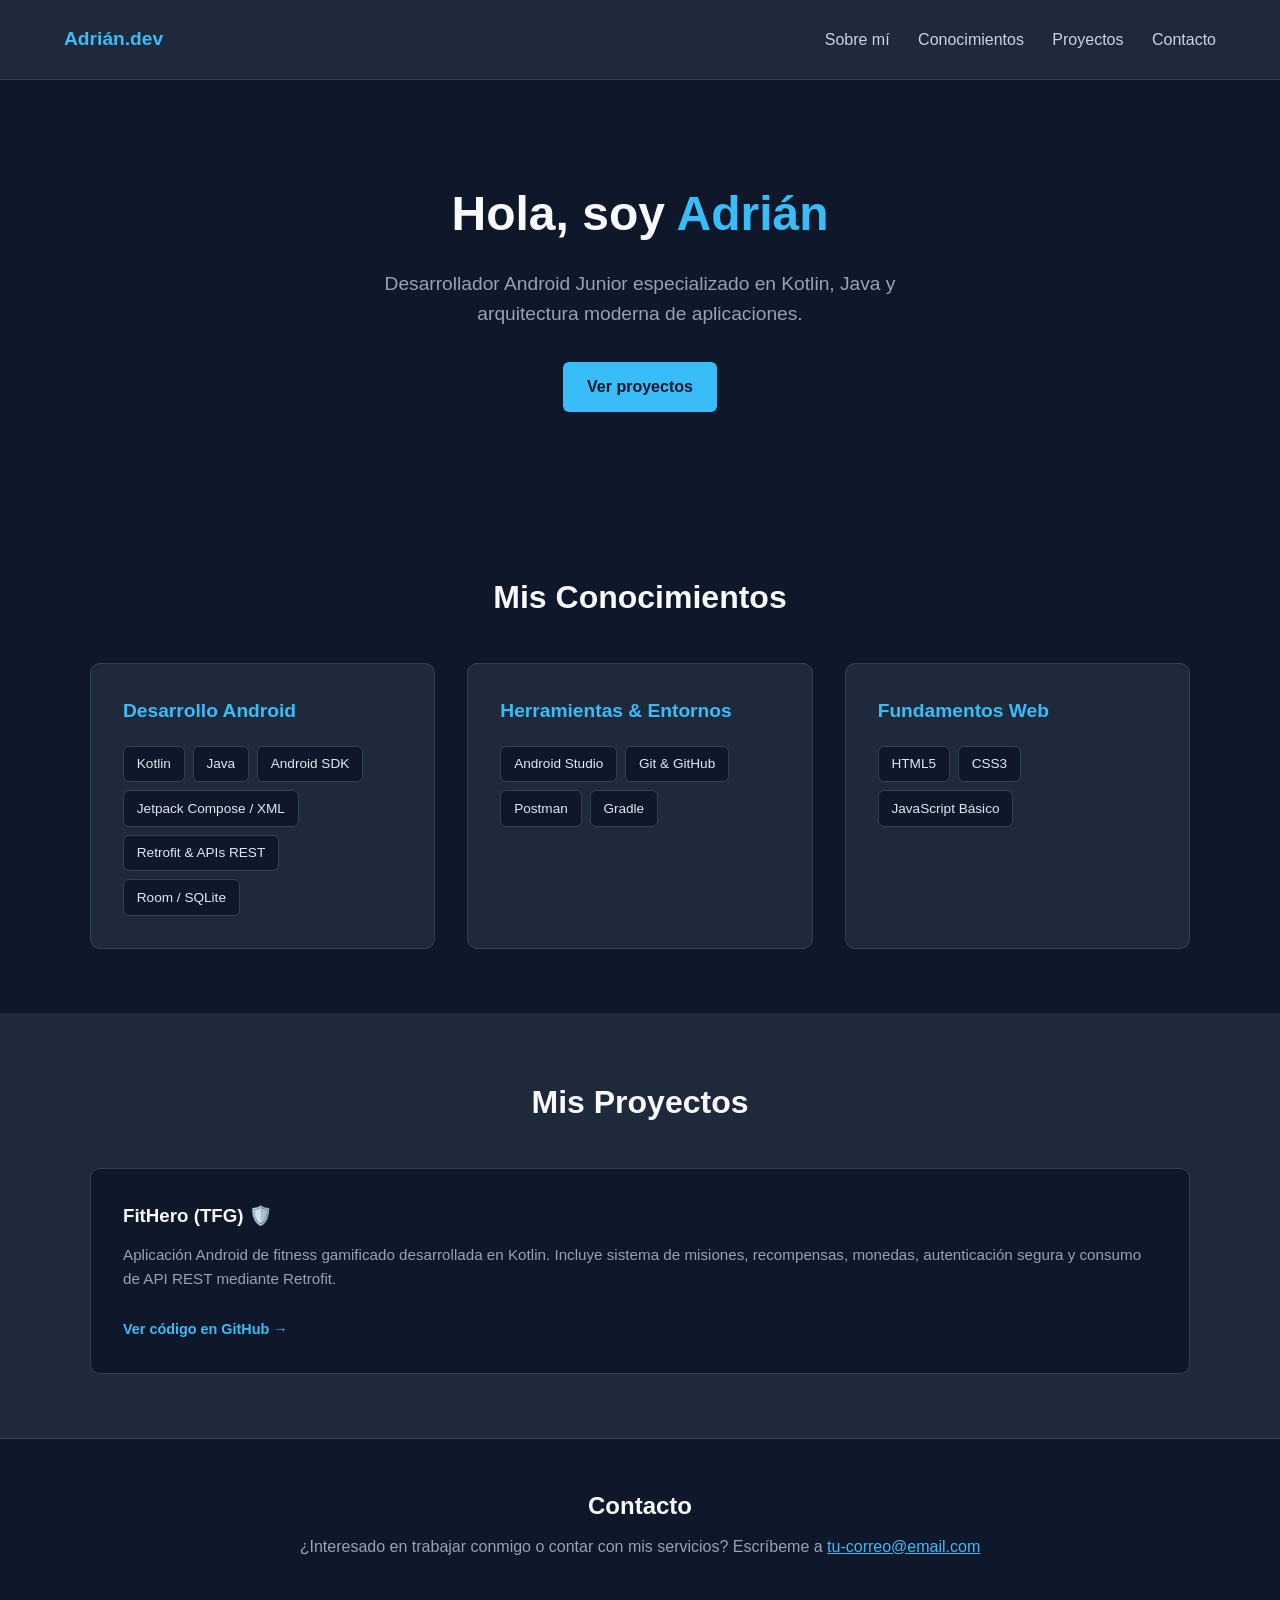
==== index.html @ 14079954 "Rename portfolio.html to index.html" ====
<!DOCTYPE html>
<html lang="es">
<head>
    <meta charset="UTF-8">
    <meta name="viewport" content="width=device-width, initial-scale=1.0">
    <title>Adrián | Desarrollador Android & Web</title>
    <link rel="stylesheet" href="portfolio.css">
</head>
<body>

    <!-- Cabecera / Navegación -->
    <header>
        <div class="logo">Adrián.dev</div>
        <nav>
            <a href="#sobre-mi">Sobre mí</a>
            <a href="#skills">Conocimientos</a>
            <a href="#proyectos">Proyectos</a>
            <a href="#contacto">Contacto</a>
        </nav>
    </header>

    <!-- Sección de Bienvenida (Hero) -->
    <section id="sobre-mi" class="hero">
        <h1>Hola, soy <span class="highlight">Adrián</span></h1>
        <p>Desarrollador Android Junior especializado en Kotlin, Java y arquitectura moderna de aplicaciones.</p>
        <a href="#proyectos" class="btn">Ver proyectos</a>
    </section>

    <!-- NUEVA SECCIÓN: Conocimientos / Skills -->
    <section id="skills" class="skills-section">
        <h2>Mis Conocimientos</h2>
        <div class="skills-container">
            <div class="skill-category">
                <h3>Desarrollo Android</h3>
                <div class="skill-tags">
                    <span>Kotlin</span>
                    <span>Java</span>
                    <span>Android SDK</span>
                    <span>Jetpack Compose / XML</span>
                    <span>Retrofit & APIs REST</span>
                    <span>Room / SQLite</span>
                </div>
            </div>
            <div class="skill-category">
                <h3>Herramientas & Entornos</h3>
                <div class="skill-tags">
                    <span>Android Studio</span>
                    <span>Git & GitHub</span>
                    <span>Postman</span>
                    <span>Gradle</span>
                </div>
            </div>
            <div class="skill-category">
                <h3>Fundamentos Web</h3>
                <div class="skill-tags">
                    <span>HTML5</span>
                    <span>CSS3</span>
                    <span>JavaScript Básico</span>
                </div>
            </div>
        </div>
    </section>

    <!-- Sección de Proyectos -->
    <section id="proyectos" class="projects">
        <h2>Mis Proyectos</h2>
        <div class="project-grid">
            <div class="project-card">
                <h3>FitHero (TFG) 🛡️</h3>
                <p>Aplicación Android de fitness gamificado desarrollada en Kotlin. Incluye sistema de misiones, recompensas, monedas, autenticación segura y consumo de API REST mediante Retrofit.</p>
                <a href="https://github.com/sito2004/FitHero" target="_blank" class="btn-small">Ver código en GitHub →</a>
            </div>
        </div>
    </section>

    <!-- Pie de página / Contacto -->
    <footer id="contacto">
        <h2>Contacto</h2>
        <p>¿Interesado en trabajar conmigo o contar con mis servicios? Escríbeme a <a href="mailto:tu-correo@email.com">tu-correo@email.com</a></p>
    </footer>

</body>
</html>
---- portfolio.css ----
/* Estilos generales */
* {
    margin: 0;
    padding: 0;
    box-sizing: border-box;
    font-family: 'Segoe UI', Tahoma, Geneva, Verdana, sans-serif;
    scroll-behavior: smooth;
}

body {
    background-color: #0f172a;
    color: #f8fafc;
    line-height: 1.6;
}

/* Navegación */
header {
    display: flex;
    justify-content: space-between;
    align-items: center;
    padding: 1.5rem 5%;
    background-color: #1e293b;
    position: sticky;
    top: 0;
    z-index: 1000;
    border-bottom: 1px solid #334155;
}

.logo {
    font-weight: bold;
    font-size: 1.2rem;
    color: #38bdf8;
}

nav a {
    color: #cbd5e1;
    text-decoration: none;
    margin-left: 1.5rem;
    transition: color 0.3s;
}

nav a:hover {
    color: #38bdf8;
}

/* Sección Hero */
.hero {
    text-align: center;
    padding: 6rem 1rem;
}

.hero h1 {
    font-size: 3rem;
    margin-bottom: 1rem;
}

.highlight {
    color: #38bdf8;
}

.hero p {
    font-size: 1.2rem;
    color: #94a3b8;
    margin-bottom: 2rem;
    max-width: 600px;
    margin-left: auto;
    margin-right: auto;
}

/* NUEVA SECCIÓN: Skills */
.skills-section {
    padding: 4rem 5%;
    background-color: #0f172a;
    text-align: center;
}

.skills-section h2 {
    margin-bottom: 2.5rem;
    font-size: 2rem;
}

.skills-container {
    display: grid;
    grid-template-columns: repeat(auto-fit, minmax(280px, 1fr));
    gap: 2rem;
    max-width: 1100px;
    margin: 0 auto;
}

.skill-category {
    background-color: #1e293b;
    padding: 2rem;
    border-radius: 10px;
    border: 1px solid #334155;
    text-align: left;
}

.skill-category h3 {
    color: #38bdf8;
    margin-bottom: 1.2rem;
    font-size: 1.2rem;
}

.skill-tags {
    display: flex;
    flex-wrap: wrap;
    gap: 0.5rem;
}

.skill-tags span {
    background-color: #0f172a;
    color: #e2e8f0;
    padding: 0.4rem 0.8rem;
    border-radius: 6px;
    font-size: 0.85rem;
    border: 1px solid #334155;
}

/* Botones */
.btn {
    background-color: #38bdf8;
    color: #0f172a;
    padding: 0.75rem 1.5rem;
    border-radius: 6px;
    text-decoration: none;
    font-weight: bold;
    transition: background 0.3s;
    display: inline-block;
}

.btn:hover {
    background-color: #0ea5e9;
}

/* Proyectos */
.projects {
    padding: 4rem 5%;
    background-color: #1e293b;
}

.projects h2 {
    text-align: center;
    margin-bottom: 2.5rem;
    font-size: 2rem;
}

.project-grid {
    display: grid;
    grid-template-columns: repeat(auto-fit, minmax(280px, 1fr));
    gap: 2rem;
    max-width: 1100px;
    margin: 0 auto;
}

.project-card {
    background-color: #0f172a;
    padding: 2rem;
    border-radius: 10px;
    border: 1px solid #334155;
    transition: transform 0.3s;
}

.project-card:hover {
    transform: translateY(-5px);
}

.project-card h3 {
    margin-bottom: 0.75rem;
}

.project-card p {
    color: #94a3b8;
    margin-bottom: 1.5rem;
    font-size: 0.95rem;
}

.btn-small {
    color: #38bdf8;
    text-decoration: none;
    font-size: 0.9rem;
    font-weight: 600;
}

.btn-small:hover {
    text-decoration: underline;
}

/* Footer */
footer {
    text-align: center;
    padding: 3rem 1rem;
    background-color: #0f172a;
    border-top: 1px solid #334155;
}

footer p {
    color: #94a3b8;
    margin-top: 0.5rem;
}

footer a {
    color: #38bdf8;
}
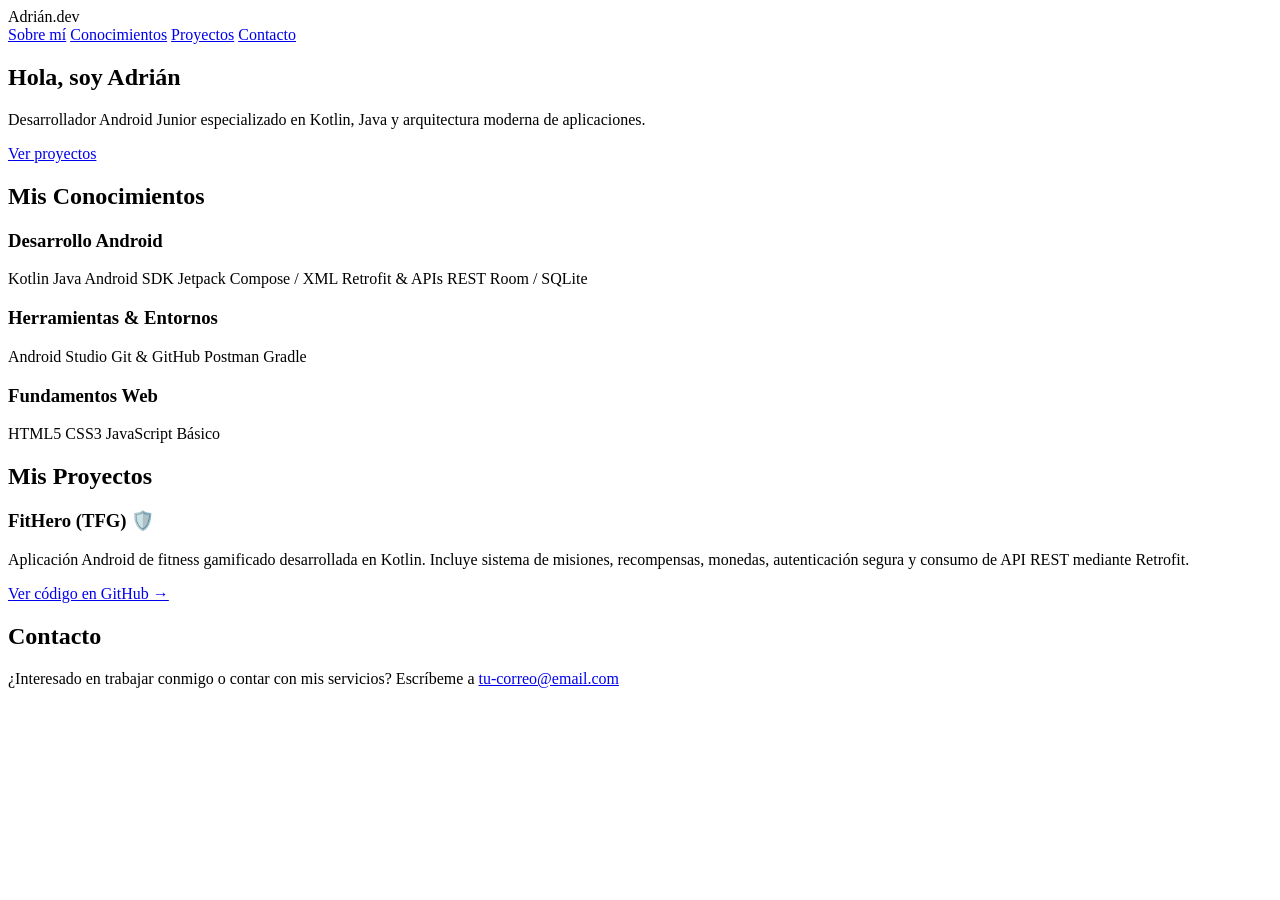
==== commit 4855675d: "Change stylesheet link from portfolio.css to style.css" ====
--- a/index.html
+++ b/index.html
@@ -4,7 +4,7 @@
     <meta charset="UTF-8">
     <meta name="viewport" content="width=device-width, initial-scale=1.0">
     <title>Adrián | Desarrollador Android & Web</title>
-    <link rel="stylesheet" href="portfolio.css">
+    <link rel="stylesheet" href="style.css">
 </head>
 <body>
 
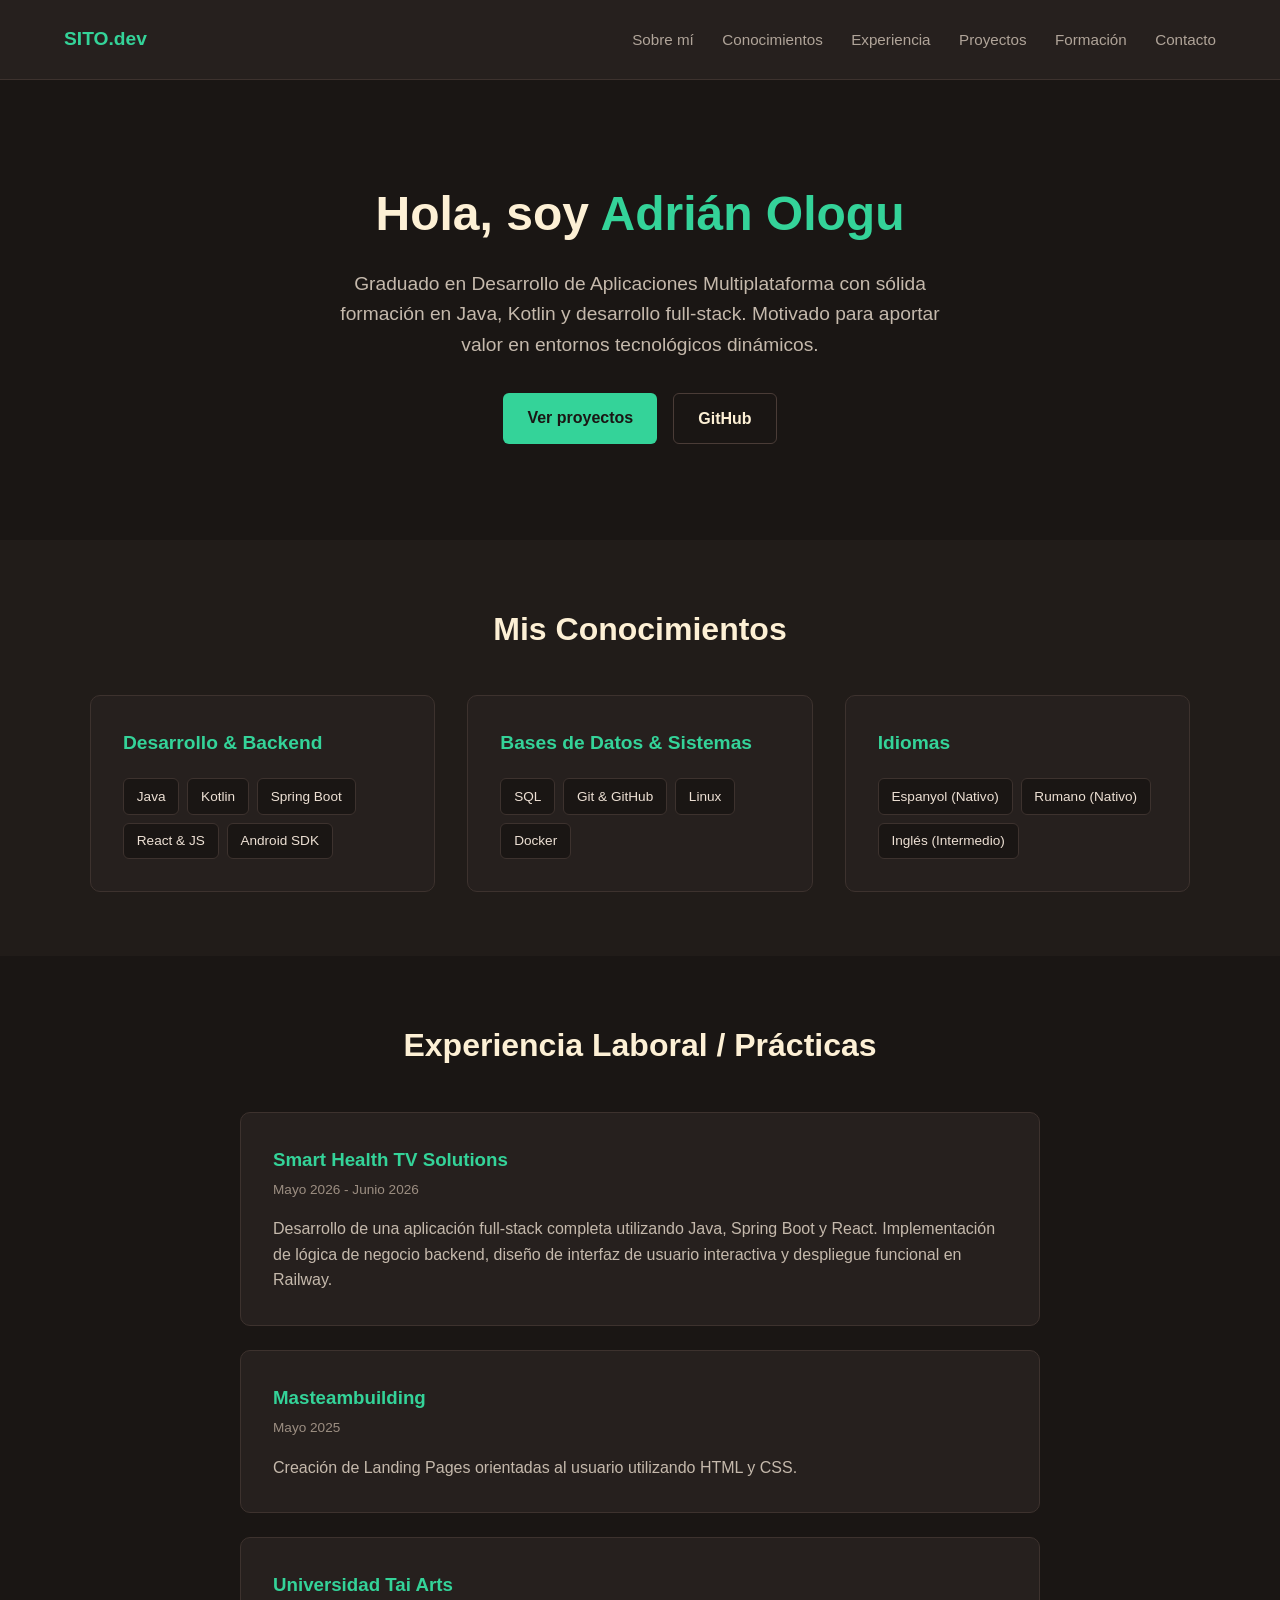
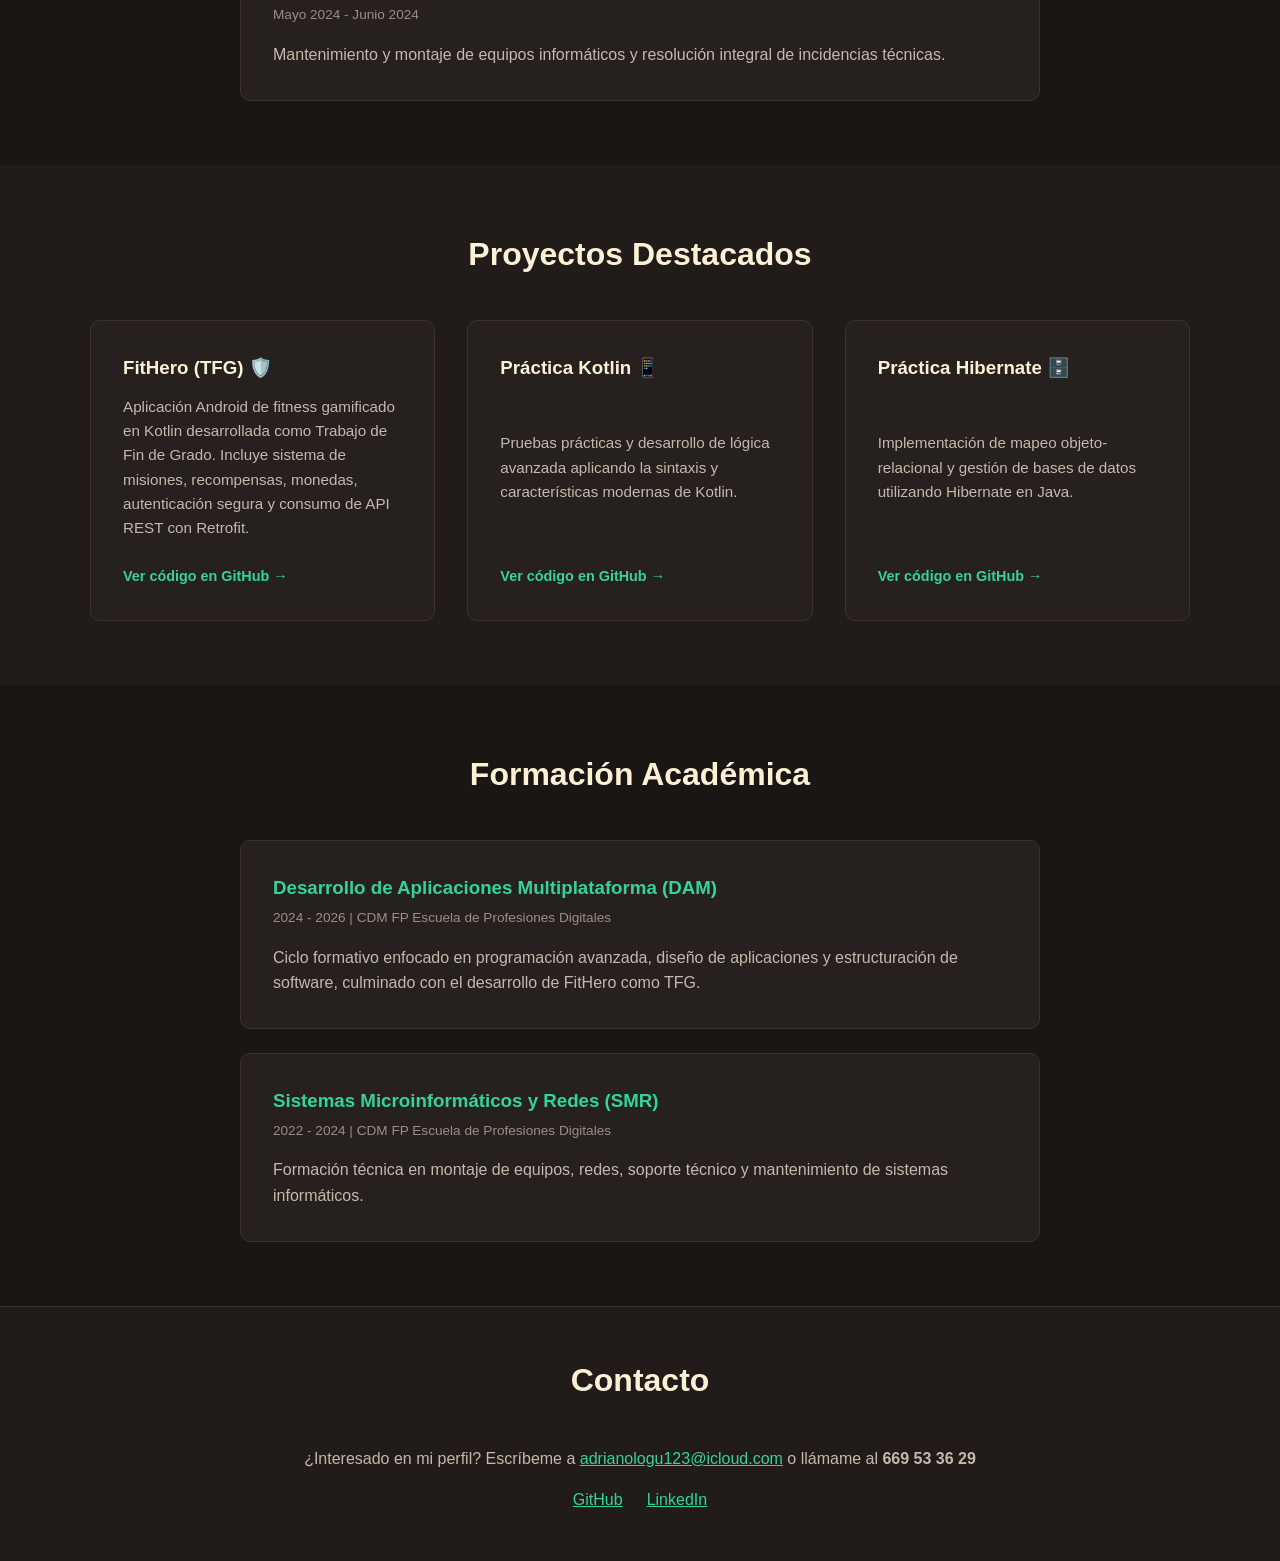
==== commit d9341b7e: "Actualizacion Portfolio completo" ====
--- a/index.html
+++ b/index.html
@@ -3,72 +3,125 @@
 <head>
     <meta charset="UTF-8">
     <meta name="viewport" content="width=device-width, initial-scale=1.0">
-    <title>Adrián | Desarrollador Android & Web</title>
+    <title>Adrián Ologu | Desarrollador Android & Full-Stack</title>
     <link rel="stylesheet" href="style.css">
 </head>
 <body>
 
     <!-- Cabecera / Navegación -->
     <header>
-        <div class="logo">Adrián.dev</div>
+        <div class="logo">SITO.dev</div>
         <nav>
             <a href="#sobre-mi">Sobre mí</a>
             <a href="#skills">Conocimientos</a>
+            <a href="#experiencia">Experiencia</a>
             <a href="#proyectos">Proyectos</a>
+            <a href="#educacion">Formación</a>
             <a href="#contacto">Contacto</a>
         </nav>
     </header>
 
     <!-- Sección de Bienvenida (Hero) -->
     <section id="sobre-mi" class="hero">
-        <h1>Hola, soy <span class="highlight">Adrián</span></h1>
-        <p>Desarrollador Android Junior especializado en Kotlin, Java y arquitectura moderna de aplicaciones.</p>
-        <a href="#proyectos" class="btn">Ver proyectos</a>
+        <h1>Hola, soy <span class="highlight">Adrián Ologu</span></h1>
+        <p>Graduado en Desarrollo de Aplicaciones Multiplataforma con sólida formación en Java, Kotlin y desarrollo full-stack. Motivado para aportar valor en entornos tecnológicos dinámicos.</p>
+        <div class="hero-buttons">
+            <a href="#proyectos" class="btn">Ver proyectos</a>
+            <a href="https://github.com/sito2004" target="_blank" class="btn-secondary">GitHub</a>
+        </div>
     </section>
 
-    <!-- NUEVA SECCIÓN: Conocimientos / Skills -->
+    <!-- Sección de Conocimientos / Skills -->
     <section id="skills" class="skills-section">
         <h2>Mis Conocimientos</h2>
         <div class="skills-container">
             <div class="skill-category">
-                <h3>Desarrollo Android</h3>
+                <h3>Desarrollo & Backend</h3>
                 <div class="skill-tags">
+                    <span>Java</span>
                     <span>Kotlin</span>
-                    <span>Java</span>
+                    <span>Spring Boot</span>
+                    <span>React & JS</span>
                     <span>Android SDK</span>
-                    <span>Jetpack Compose / XML</span>
-                    <span>Retrofit & APIs REST</span>
-                    <span>Room / SQLite</span>
                 </div>
             </div>
             <div class="skill-category">
-                <h3>Herramientas & Entornos</h3>
+                <h3>Bases de Datos & Sistemas</h3>
                 <div class="skill-tags">
-                    <span>Android Studio</span>
+                    <span>SQL</span>
                     <span>Git & GitHub</span>
-                    <span>Postman</span>
-                    <span>Gradle</span>
+                    <span>Linux</span>
+                    <span>Docker</span>
                 </div>
             </div>
             <div class="skill-category">
-                <h3>Fundamentos Web</h3>
+                <h3>Idiomas</h3>
                 <div class="skill-tags">
-                    <span>HTML5</span>
-                    <span>CSS3</span>
-                    <span>JavaScript Básico</span>
+                    <span>Espanyol (Nativo)</span>
+                    <span>Rumano (Nativo)</span>
+                    <span>Inglés (Intermedio)</span>
                 </div>
+            </div>
+        </div>
+    </section>
+
+    <!-- NUEVA SECCIÓN: Experiencia Laboral -->
+    <section id="experiencia" class="experience-section">
+        <h2>Experiencia Laboral / Prácticas</h2>
+        <div class="experience-container">
+            <div class="experience-card">
+                <h3>Smart Health TV Solutions</h3>
+                <span class="date">Mayo 2026 - Junio 2026</span>
+                <p>Desarrollo de una aplicación full-stack completa utilizando Java, Spring Boot y React. Implementación de lógica de negocio backend, diseño de interfaz de usuario interactiva y despliegue funcional en Railway.</p>
+            </div>
+            <div class="experience-card">
+                <h3>Masteambuilding</h3>
+                <span class="date">Mayo 2025</span>
+                <p>Creación de Landing Pages orientadas al usuario utilizando HTML y CSS.</p>
+            </div>
+            <div class="experience-card">
+                <h3>Universidad Tai Arts</h3>
+                <span class="date">Mayo 2024 - Junio 2024</span>
+                <p>Mantenimiento y montaje de equipos informáticos y resolución integral de incidencias técnicas.</p>
             </div>
         </div>
     </section>
 
     <!-- Sección de Proyectos -->
     <section id="proyectos" class="projects">
-        <h2>Mis Proyectos</h2>
+        <h2>Proyectos Destacados</h2>
         <div class="project-grid">
             <div class="project-card">
                 <h3>FitHero (TFG) 🛡️</h3>
-                <p>Aplicación Android de fitness gamificado desarrollada en Kotlin. Incluye sistema de misiones, recompensas, monedas, autenticación segura y consumo de API REST mediante Retrofit.</p>
+                <p>Aplicación Android de fitness gamificado en Kotlin desarrollada como Trabajo de Fin de Grado. Incluye sistema de misiones, recompensas, monedas, autenticación segura y consumo de API REST con Retrofit.</p>
                 <a href="https://github.com/sito2004/FitHero" target="_blank" class="btn-small">Ver código en GitHub →</a>
+            </div>
+            <div class="project-card">
+                <h3>Práctica Kotlin 📱</h3>
+                <p>Pruebas prácticas y desarrollo de lógica avanzada aplicando la sintaxis y características modernas de Kotlin.</p>
+                <a href="https://github.com/sito2004/ExamenKotlin" target="_blank" class="btn-small">Ver código en GitHub →</a>
+            </div>
+            <div class="project-card">
+                <h3>Práctica Hibernate 🗄️</h3>
+                <p>Implementación de mapeo objeto-relacional y gestión de bases de datos utilizando Hibernate en Java.</p>
+                <a href="https://github.com/sito2004/ExamenHibernate" target="_blank" class="btn-small">Ver código en GitHub →</a>
+            </div>
+        </div>
+    </section>
+
+    <!-- Sección de Formación / Educación -->
+    <section id="educacion" class="education-section">
+        <h2>Formación Académica</h2>
+        <div class="education-container">
+            <div class="education-card">
+                <h3>Desarrollo de Aplicaciones Multiplataforma (DAM)</h3>
+                <span class="date">2024 - 2026 | CDM FP Escuela de Profesiones Digitales</span>
+                <p>Ciclo formativo enfocado en programación avanzada, diseño de aplicaciones y estructuración de software, culminado con el desarrollo de FitHero como TFG.</p>
+            </div>
+            <div class="education-card">
+                <h3>Sistemas Microinformáticos y Redes (SMR)</h3>
+                <span class="date">2022 - 2024 | CDM FP Escuela de Profesiones Digitales</span>
+                <p>Formación técnica en montaje de equipos, redes, soporte técnico y mantenimiento de sistemas informáticos.</p>
             </div>
         </div>
     </section>
@@ -76,8 +129,12 @@
     <!-- Pie de página / Contacto -->
     <footer id="contacto">
         <h2>Contacto</h2>
-        <p>¿Interesado en trabajar conmigo o contar con mis servicios? Escríbeme a <a href="mailto:tu-correo@email.com">tu-correo@email.com</a></p>
+        <p>¿Interesado en mi perfil? Escríbeme a <a href="mailto:adrianologu123@icloud.com">adrianologu123@icloud.com</a> o llámame al <strong>669 53 36 29</strong></p>
+        <div class="social-links">
+            <a href="https://github.com/sito2004" target="_blank">GitHub</a>
+            <a href="https://www.linkedin.com/in/adrian-gabriel-ologu-a7a90b391/" target="_blank">LinkedIn</a>
+        </div>
     </footer>
 
 </body>
-</html>
+</html>
--- a/style.css
+++ b/style.css
@@ -0,0 +1,310 @@
+/* Estilos generales - Fusión Marrón/Beige & Verde Esmeralda */
+* {
+    margin: 0;
+    padding: 0;
+    box-sizing: border-box;
+    font-family: 'Segoe UI', Tahoma, Geneva, Verdana, sans-serif;
+    scroll-behavior: smooth;
+}
+
+body {
+    background-color: #1a1614; /* Fondo marrón café muy profundo y elegante */
+    color: #ede0d4;            /* Texto principal en beige claro suave */
+    line-height: 1.6;
+}
+
+/* Navegación */
+header {
+    display: flex;
+    justify-content: space-between;
+    align-items: center;
+    padding: 1.5rem 5%;
+    background-color: #26201e; /* Tono marrón cálido para la barra */
+    position: sticky;
+    top: 0;
+    z-index: 1000;
+    border-bottom: 1px solid #3d322e;
+}
+
+.logo {
+    font-weight: bold;
+    font-size: 1.2rem;
+    color: #34d399; /* Verde esmeralda tecnológico para destacar */
+}
+
+nav a {
+    color: #b0a499;
+    text-decoration: none;
+    margin-left: 1.5rem;
+    transition: color 0.3s;
+    font-size: 0.95rem;
+}
+
+nav a:hover {
+    color: #34d399;
+}
+
+/* Sección Hero */
+.hero {
+    text-align: center;
+    padding: 6rem 1rem;
+    background-color: #1a1614;
+}
+
+.hero h1 {
+    font-size: 3rem;
+    margin-bottom: 1rem;
+    color: #fdf0d5;
+}
+
+.highlight {
+    color: #34d399; /* Toque verde esmeralda magistral */
+}
+
+.hero p {
+    font-size: 1.2rem;
+    color: #c5b9ac; /* Beige oscuro / arena */
+    margin-bottom: 2rem;
+    max-width: 600px;
+    margin-left: auto;
+    margin-right: auto;
+}
+
+.hero-buttons {
+    display: flex;
+    gap: 1rem;
+    justify-content: center;
+}
+
+/* Secciones genéricas */
+section {
+    padding: 4rem 5%;
+}
+
+h2 {
+    text-align: center;
+    margin-bottom: 2.5rem;
+    font-size: 2rem;
+    color: #fdf0d5;
+}
+
+/* Skills */
+.skills-section {
+    background-color: #211c19; /* Sutil contraste de marrón */
+}
+
+.skills-container {
+    display: grid;
+    grid-template-columns: repeat(auto-fit, minmax(280px, 1fr));
+    gap: 2rem;
+    max-width: 1100px;
+    margin: 0 auto;
+}
+
+.skill-category {
+    background-color: #26201e;
+    padding: 2rem;
+    border-radius: 10px;
+    border: 1px solid #3d322e;
+}
+
+.skill-category h3 {
+    color: #34d399; /* Verde esmeralda para títulos de categorías */
+    margin-bottom: 1.2rem;
+    font-size: 1.2rem;
+}
+
+.skill-tags {
+    display: flex;
+    flex-wrap: wrap;
+    gap: 0.5rem;
+}
+
+.skill-tags span {
+    background-color: #1a1614;
+    color: #ede0d4;
+    padding: 0.4rem 0.8rem;
+    border-radius: 6px;
+    font-size: 0.85rem;
+    border: 1px solid #3d322e;
+}
+
+/* Experiencia */
+.experience-section {
+    background-color: #1a1614;
+}
+
+.experience-container {
+    max-width: 800px;
+    margin: 0 auto;
+    display: flex;
+    flex-direction: column;
+    gap: 1.5rem;
+}
+
+.experience-card {
+    background-color: #26201e;
+    padding: 2rem;
+    border-radius: 10px;
+    border: 1px solid #3d322e;
+}
+
+.experience-card h3 {
+    color: #34d399;
+    margin-bottom: 0.25rem;
+}
+
+.experience-card .date {
+    font-size: 0.85rem;
+    color: #9c8e82; /* Tono marrón grisáceo elegante */
+    display: block;
+    margin-bottom: 1rem;
+}
+
+.experience-card p {
+    color: #c5b9ac;
+}
+
+/* Proyectos */
+.projects {
+    background-color: #211c19;
+}
+
+.project-grid {
+    display: grid;
+    grid-template-columns: repeat(auto-fit, minmax(260px, 1fr));
+    gap: 2rem;
+    max-width: 1100px;
+    margin: 0 auto;
+}
+
+.project-card {
+    background-color: #26201e;
+    padding: 2rem;
+    border-radius: 10px;
+    border: 1px solid #3d322e;
+    transition: transform 0.3s, border-color 0.3s;
+    display: flex;
+    flex-direction: column;
+    justify-content: space-between;
+}
+
+.project-card:hover {
+    transform: translateY(-5px);
+    border-color: #34d399; /* El borde se ilumina en verde al pasar el ratón */
+}
+
+.project-card h3 {
+    color: #fdf0d5;
+    margin-bottom: 0.75rem;
+}
+
+.project-card p {
+    color: #c5b9ac;
+    margin-bottom: 1.5rem;
+    font-size: 0.95rem;
+}
+
+/* Educación */
+.education-section {
+    background-color: #1a1614;
+}
+
+.education-container {
+    max-width: 800px;
+    margin: 0 auto;
+    display: flex;
+    flex-direction: column;
+    gap: 1.5rem;
+}
+
+.education-card {
+    background-color: #26201e;
+    padding: 2rem;
+    border-radius: 10px;
+    border: 1px solid #3d322e;
+}
+
+.education-card h3 {
+    color: #34d399;
+    margin-bottom: 0.25rem;
+}
+
+.education-card .date {
+    font-size: 0.85rem;
+    color: #9c8e82;
+    display: block;
+    margin-bottom: 1rem;
+}
+
+.education-card p {
+    color: #c5b9ac;
+}
+
+/* Botones */
+.btn {
+    background-color: #34d399; /* Botón principal en verde esmeralda vibrante */
+    color: #1a1614;
+    padding: 0.75rem 1.5rem;
+    border-radius: 6px;
+    text-decoration: none;
+    font-weight: bold;
+    transition: background 0.3s;
+    display: inline-block;
+}
+
+.btn:hover {
+    background-color: #10b981; /* Verde un poco más intenso */
+}
+
+.btn-secondary {
+    background-color: transparent;
+    color: #fdf0d5;
+    padding: 0.75rem 1.5rem;
+    border-radius: 6px;
+    text-decoration: none;
+    font-weight: bold;
+    border: 1px solid #4a3c37;
+    transition: background 0.3s, border-color 0.3s;
+}
+
+.btn-secondary:hover {
+    background-color: #26201e;
+    border-color: #34d399;
+}
+
+.btn-small {
+    color: #34d399;
+    text-decoration: none;
+    font-size: 0.9rem;
+    font-weight: 600;
+}
+
+.btn-small:hover {
+    text-decoration: underline;
+}
+
+/* Footer */
+footer {
+    text-align: center;
+    padding: 3rem 1rem;
+    background-color: #211c19;
+    border-top: 1px solid #3d322e;
+}
+
+footer p {
+    color: #c5b9ac;
+    margin-top: 0.5rem;
+    margin-bottom: 1rem;
+}
+
+footer a {
+    color: #34d399;
+}
+
+.social-links {
+    display: flex;
+    justify-content: center;
+    gap: 1.5rem;
+    margin-top: 1rem;
+}
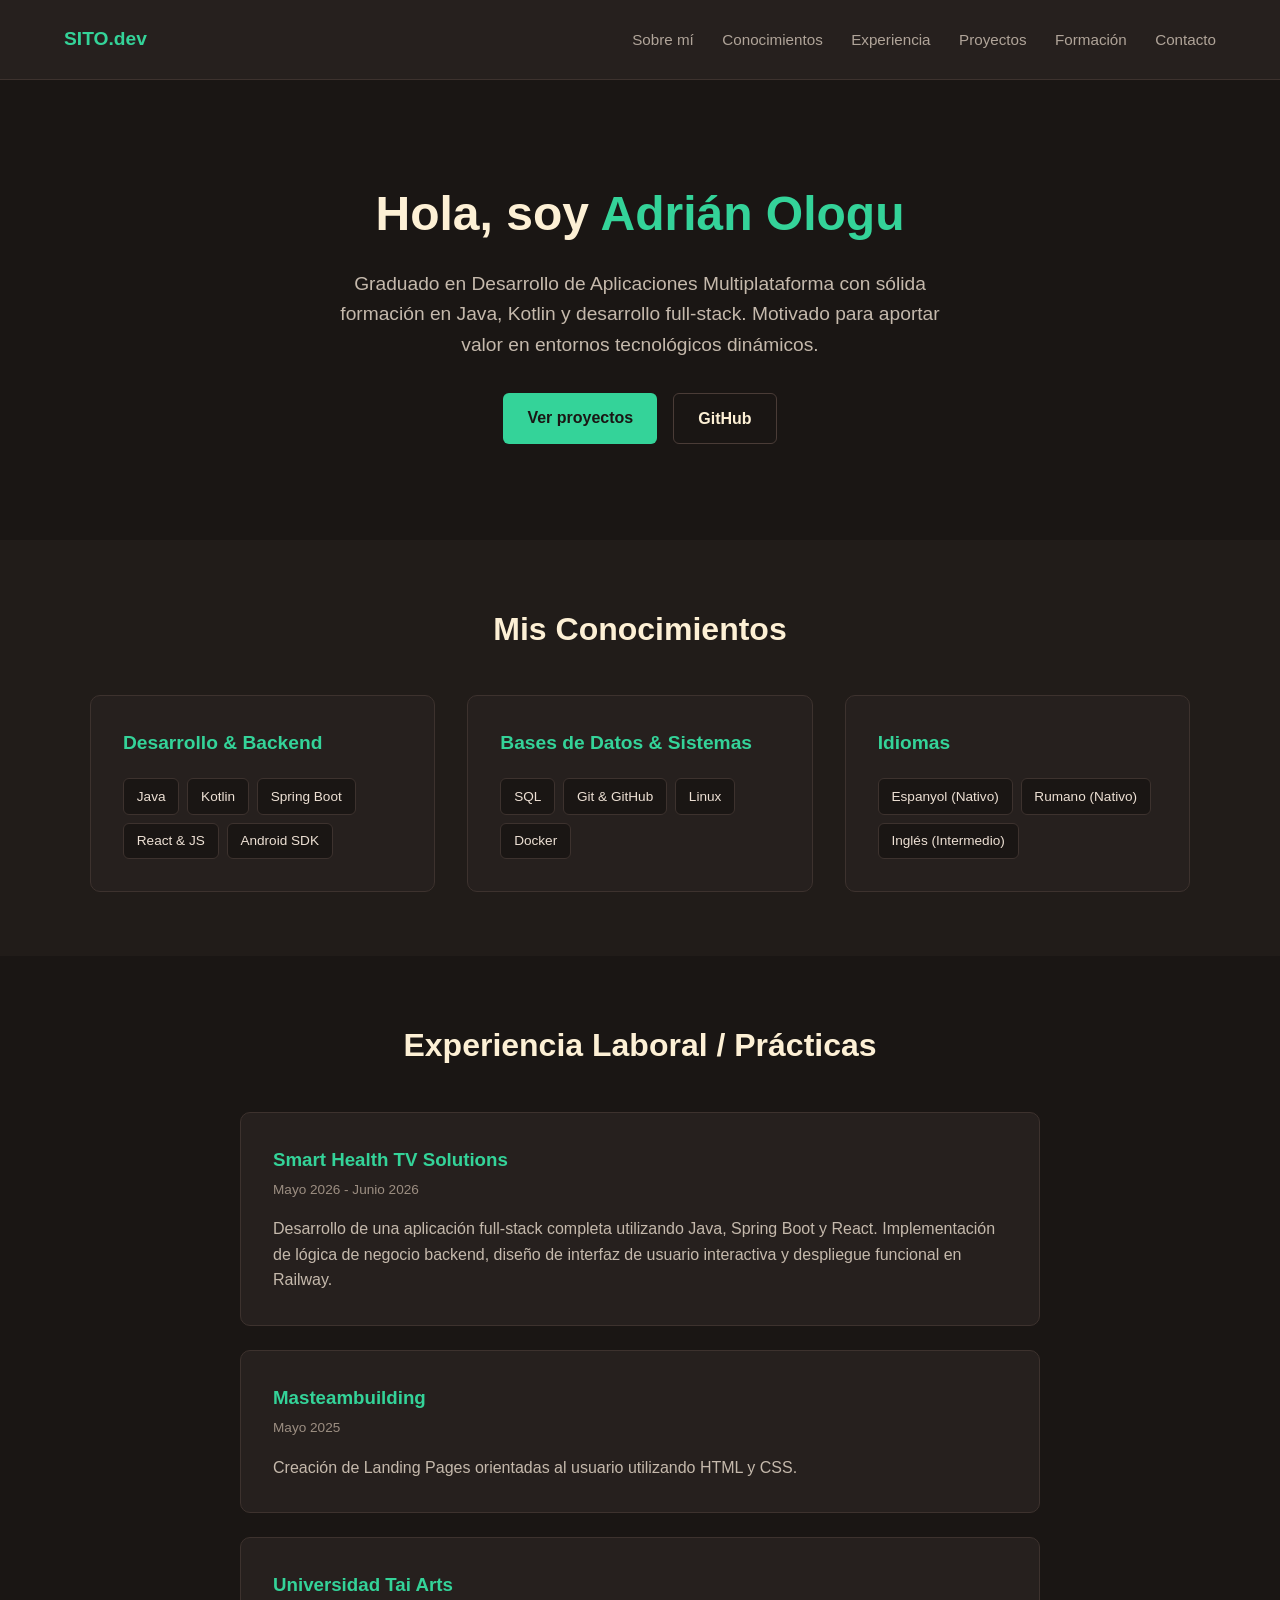
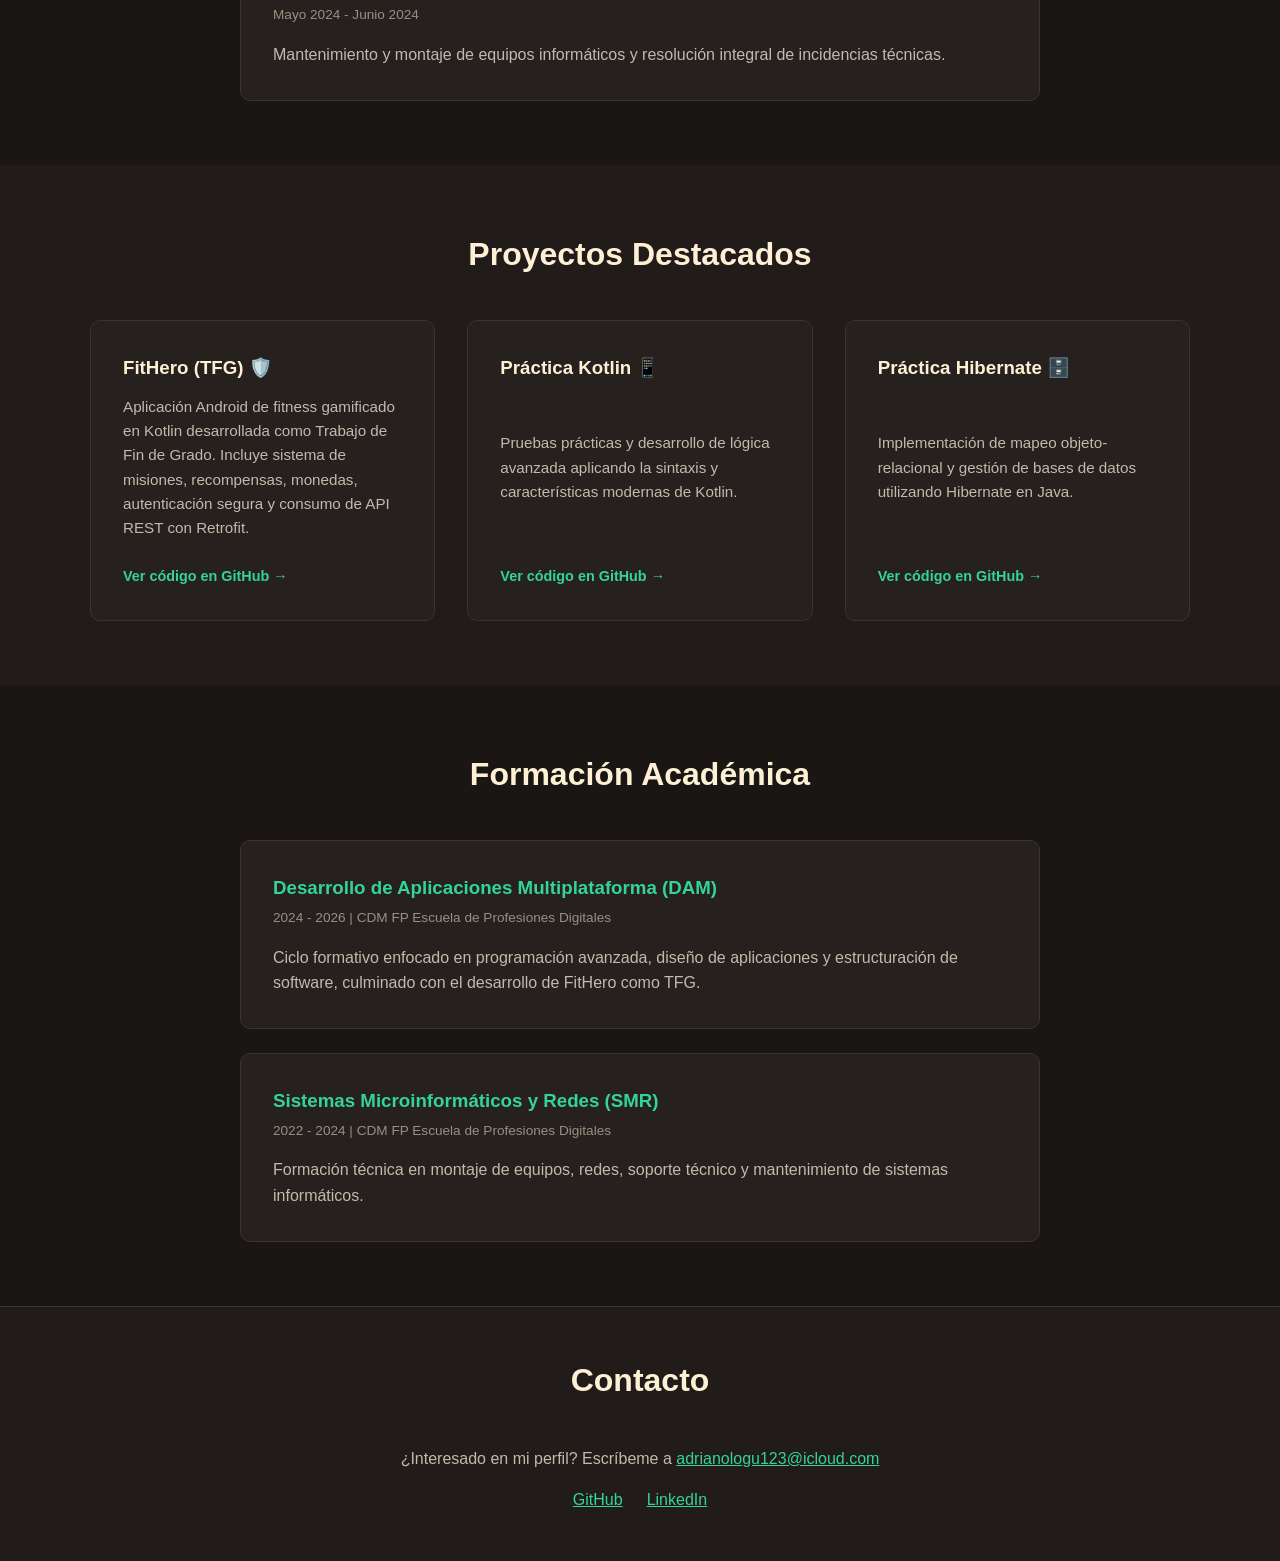
==== commit a36ffe47: "Cambio contacto" ====
--- a/index.html
+++ b/index.html
@@ -129,7 +129,7 @@
     <!-- Pie de página / Contacto -->
     <footer id="contacto">
         <h2>Contacto</h2>
-        <p>¿Interesado en mi perfil? Escríbeme a <a href="mailto:adrianologu123@icloud.com">adrianologu123@icloud.com</a> o llámame al <strong>669 53 36 29</strong></p>
+        <p>¿Interesado en mi perfil? Escríbeme a <a href="mailto:adrianologu123@icloud.com">adrianologu123@icloud.com</a></p>
         <div class="social-links">
             <a href="https://github.com/sito2004" target="_blank">GitHub</a>
             <a href="https://www.linkedin.com/in/adrian-gabriel-ologu-a7a90b391/" target="_blank">LinkedIn</a>
